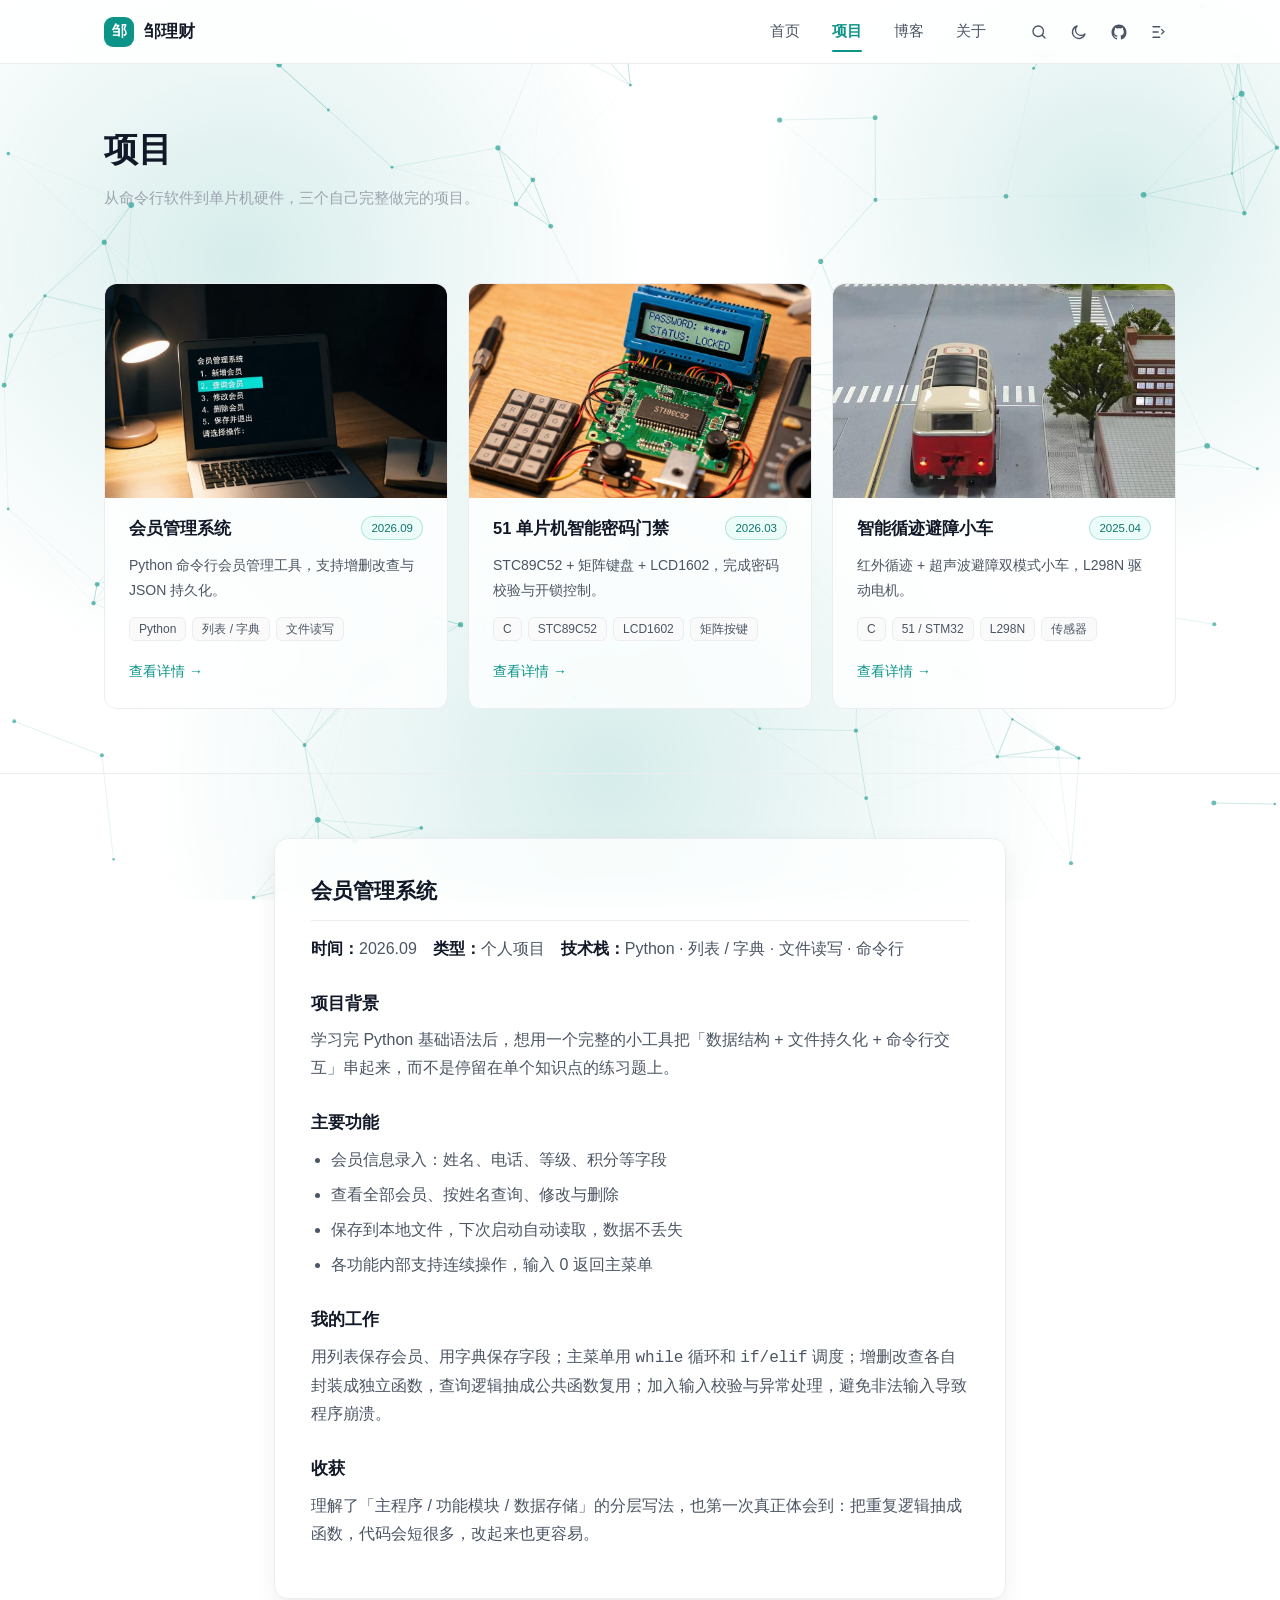
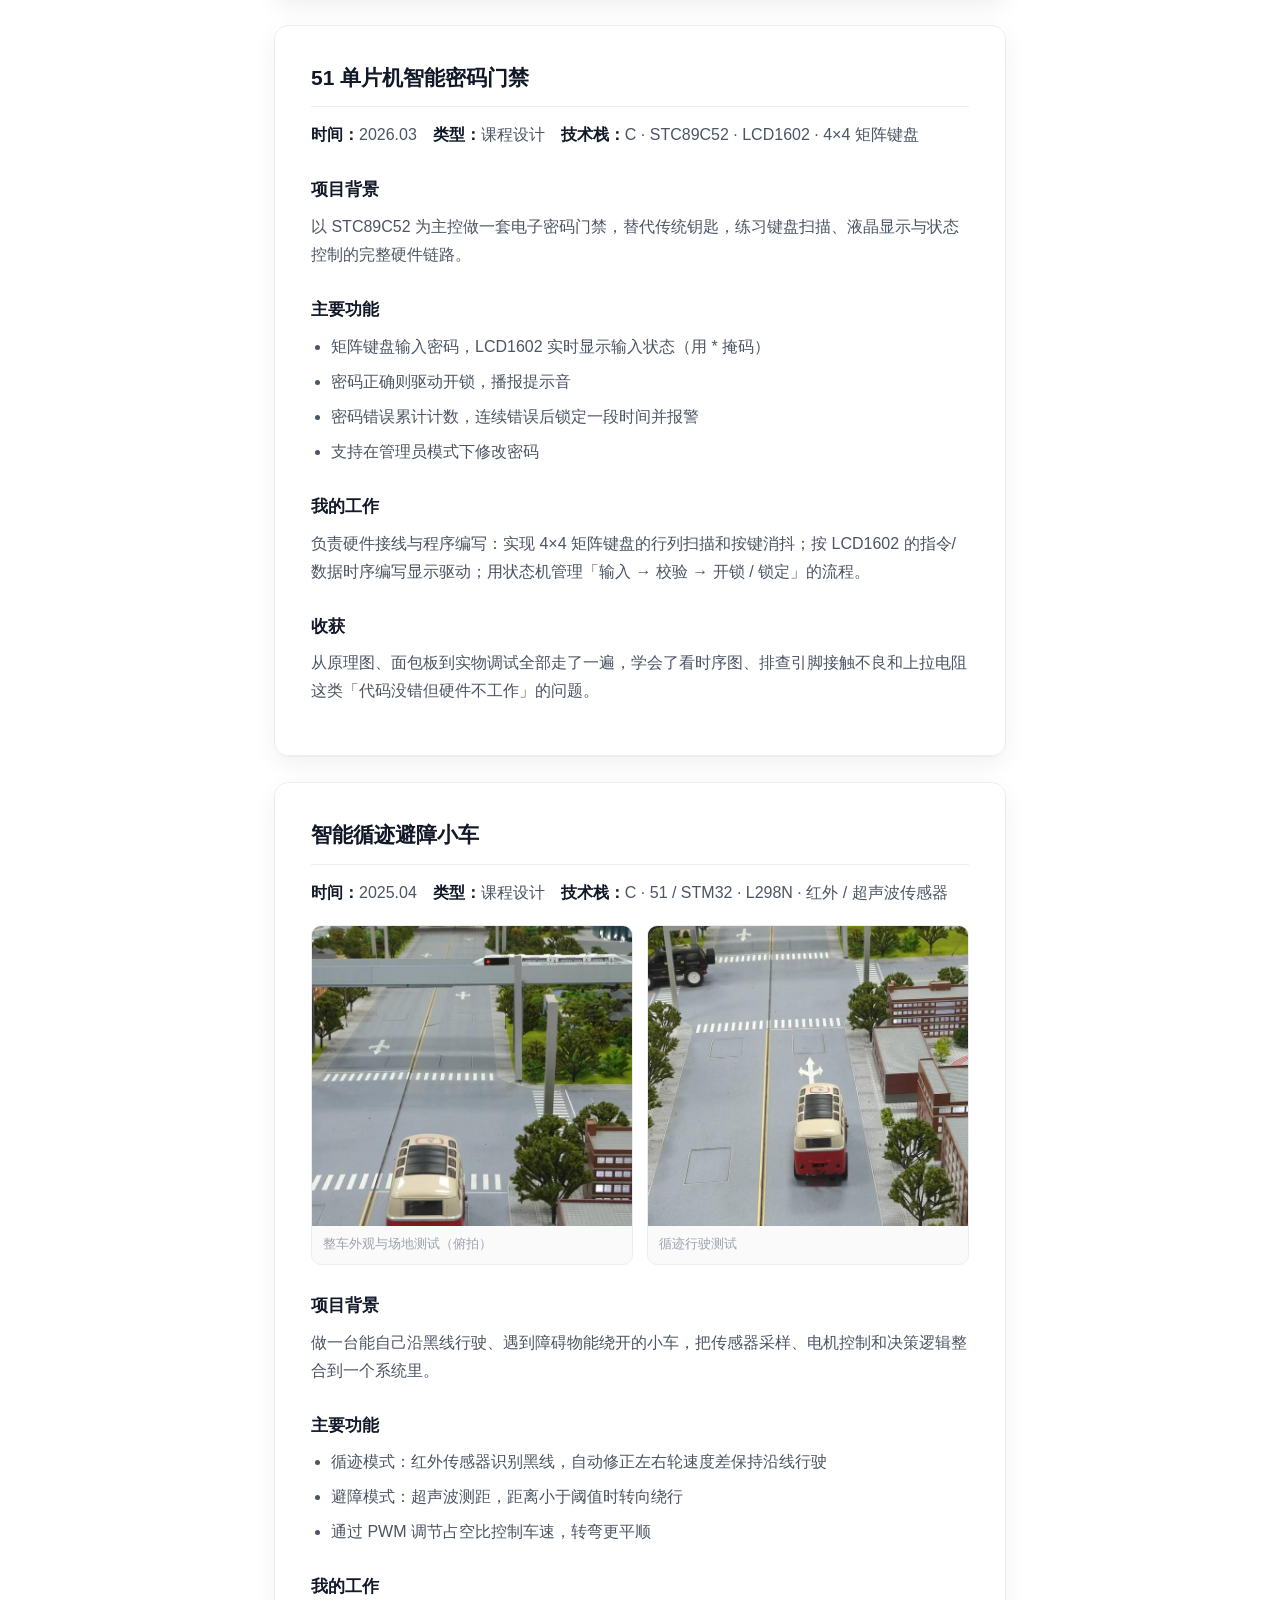
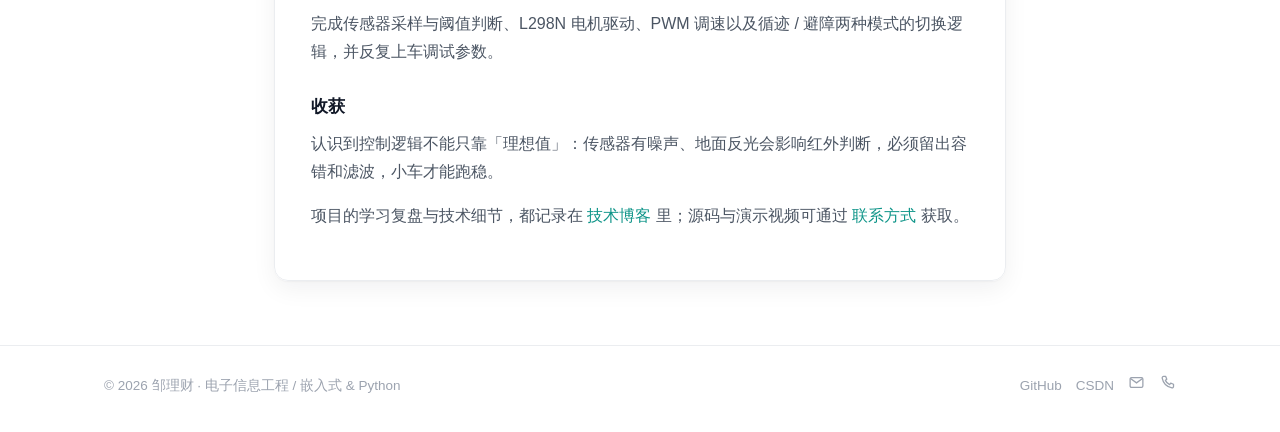
==== projects.html @ 357a4112 "Add files via upload" ====
<!DOCTYPE html>
<html lang="zh-CN">
<head>
<meta charset="UTF-8">
<meta name="viewport" content="width=device-width, initial-scale=1.0">
<title>项目 · 邹理财</title>
<meta name="description" content="邹理财的项目作品：会员管理系统、51 单片机智能密码门禁、智能循迹避障小车。">
<meta property="og:type" content="website">
<meta property="og:title" content="项目 · 邹理财">
<meta property="og:description" content="从命令行软件到单片机硬件：会员管理系统、51 密码门禁、智能循迹避障小车。">
<meta property="og:image" content="images/cover-door.jpg">
<link rel="stylesheet" href="css/style.css">
<link rel="icon" href="favicon.svg" type="image/svg+xml">
<script>(function(){var t=localStorage.getItem("theme");if(!t&&window.matchMedia&&window.matchMedia("(prefers-color-scheme: dark)").matches){t="dark";}if(t==="dark"){document.documentElement.setAttribute("data-theme","dark");}})();</script>
</head>
<body>

<!-- 顶部滚动进度条 -->
<div class="scroll-progress" id="scrollProgress"></div>

<canvas id="bgCanvas" aria-hidden="true"></canvas>

<!-- ================= 顶部导航 ================= -->
<header class="nav">
    <div class="nav-inner">
        <a class="brand" href="index.html">
            <span class="brand-mark">邹</span>
            邹理财
        </a>

        <nav class="nav-links" id="navLinks">
            <a href="index.html">首页</a>
            <a href="projects.html" class="active">项目</a>
            <a href="blog.html">博客</a>
            <a href="about.html">关于</a>
        </nav>

        <div class="nav-tools">
            <button class="icon-btn" id="searchBtn" title="搜索文章" aria-label="搜索">
                <svg viewBox="0 0 24 24" fill="none" stroke="currentColor" stroke-width="1.8">
                    <circle cx="11" cy="11" r="7"/><path d="m20 20-3.2-3.2" stroke-linecap="round"/>
                </svg>
            </button>
            <button class="icon-btn" id="themeBtn" title="切换深浅色" aria-label="切换主题">
                <svg viewBox="0 0 24 24" fill="none" stroke="currentColor" stroke-width="1.8" stroke-linecap="round"><path d="M20 14.5A8.5 8.5 0 1 1 9.5 4a6.8 6.8 0 0 0 10.5 10.5Z" stroke-linejoin="round"/></svg>
            </button>
            <a class="icon-btn" href="https://github.com/print_zlc" target="_blank" rel="noopener" title="GitHub" aria-label="GitHub">
                <svg viewBox="0 0 24 24" fill="currentColor">
                    <path d="M12 2C6.48 2 2 6.58 2 12.25c0 4.53 2.87 8.37 6.84 9.72.5.1.68-.22.68-.49v-1.7c-2.78.62-3.37-1.37-3.37-1.37-.45-1.18-1.11-1.5-1.11-1.5-.91-.63.07-.62.07-.62 1 .07 1.53 1.06 1.53 1.06.9 1.57 2.34 1.12 2.91.85.09-.66.35-1.12.63-1.38-2.22-.26-4.56-1.14-4.56-5.06 0-1.12.39-2.03 1.03-2.75-.1-.26-.45-1.3.1-2.71 0 0 .84-.28 2.75 1.05a9.3 9.3 0 0 1 5 0c1.91-1.33 2.75-1.05 2.75-1.05.55 1.41.2 2.45.1 2.71.64.72 1.03 1.63 1.03 2.75 0 3.93-2.34 4.8-4.57 5.05.36.32.68.94.68 1.9v2.82c0 .27.18.6.69.49A10.26 10.26 0 0 0 22 12.25C22 6.58 17.52 2 12 2Z"/>
                </svg>
            </a>
            <a class="icon-btn" href="https://blog.csdn.net/print_zlc" target="_blank" rel="noopener" title="CSDN" aria-label="CSDN">
                <svg viewBox="0 0 24 24" fill="none" stroke="currentColor" stroke-width="1.8" stroke-linecap="round">
                    <path d="M4 5h9M4 12h7M4 19h9"/><path d="m15.5 8.5 3 3-3 3"/>
                </svg>
            </a>
            <button class="icon-btn nav-toggle" id="navToggle" aria-label="展开菜单">
                <svg viewBox="0 0 24 24" fill="none" stroke="currentColor" stroke-width="1.8" stroke-linecap="round">
                    <path d="M4 7h16M4 12h16M4 17h16"/>
                </svg>
            </button>
        </div>
    </div>
</header>

<main>
    <section class="page-head">
        <div class="wrap">
            <h1>项目</h1>
            <p>从命令行软件到单片机硬件，三个自己完整做完的项目。</p>
        </div>
    </section>

    <!-- ================= 项目速览 ================= -->
    <section class="section">
        <div class="wrap">
            <div class="project-grid">
                <article class="project-card">
                    <div class="project-cover">
                        <img src="images/cover-member.jpg" alt="会员管理系统在终端里的运行界面" loading="lazy" width="1000" height="683">
                    </div>
                    <div class="project-top">
                        <h3>会员管理系统</h3>
                        <span class="status">2026.09</span>
                    </div>
                    <p>Python 命令行会员管理工具，支持增删改查与 JSON 持久化。</p>
                    <div class="stack">
                        <span class="chip">Python</span><span class="chip">列表 / 字典</span><span class="chip">文件读写</span>
                    </div>
                    <div class="project-links"><a href="#p-member">查看详情 →</a></div>
                </article>

                <article class="project-card">
                    <div class="project-cover">
                        <img src="images/cover-door.jpg" alt="51 单片机智能密码门禁实物：开发板、矩阵键盘与 LCD1602" loading="lazy" width="1000" height="683">
                    </div>
                    <div class="project-top">
                        <h3>51 单片机智能密码门禁</h3>
                        <span class="status">2026.03</span>
                    </div>
                    <p>STC89C52 + 矩阵键盘 + LCD1602，完成密码校验与开锁控制。</p>
                    <div class="stack">
                        <span class="chip">C</span><span class="chip">STC89C52</span><span class="chip">LCD1602</span><span class="chip">矩阵按键</span>
                    </div>
                    <div class="project-links"><a href="#p-door">查看详情 →</a></div>
                </article>

                <article class="project-card">
                    <div class="project-cover">
                        <img class="cover-car" src="images/car-1.jpg" alt="智能循迹避障小车在沙盘道路上测试" loading="lazy" width="680" height="1209">
                    </div>
                    <div class="project-top">
                        <h3>智能循迹避障小车</h3>
                        <span class="status">2025.04</span>
                    </div>
                    <p>红外循迹 + 超声波避障双模式小车，L298N 驱动电机。</p>
                    <div class="stack">
                        <span class="chip">C</span><span class="chip">51 / STM32</span><span class="chip">L298N</span><span class="chip">传感器</span>
                    </div>
                    <div class="project-links"><a href="#p-car">查看详情 →</a></div>
                </article>
            </div>
        </div>
    </section>

    <!-- ================= 项目详情 ================= -->
    <section class="section">
        <div class="wrap-narrow">

            <article class="prose project-detail" id="p-member">
            <h2>会员管理系统</h2>
            <p><strong>时间：</strong>2026.09　<strong>类型：</strong>个人项目　<strong>技术栈：</strong>Python · 列表 / 字典 · 文件读写 · 命令行</p>

            <h3>项目背景</h3>
            <p>学习完 Python 基础语法后，想用一个完整的小工具把「数据结构 + 文件持久化 + 命令行交互」串起来，而不是停留在单个知识点的练习题上。</p>

            <h3>主要功能</h3>
            <ul>
                <li>会员信息录入：姓名、电话、等级、积分等字段</li>
                <li>查看全部会员、按姓名查询、修改与删除</li>
                <li>保存到本地文件，下次启动自动读取，数据不丢失</li>
                <li>各功能内部支持连续操作，输入 0 返回主菜单</li>
            </ul>

            <h3>我的工作</h3>
            <p>用列表保存会员、用字典保存字段；主菜单用 <code>while</code> 循环和 <code>if/elif</code> 调度；增删改查各自封装成独立函数，查询逻辑抽成公共函数复用；加入输入校验与异常处理，避免非法输入导致程序崩溃。</p>

            <h3>收获</h3>
            <p>理解了「主程序 / 功能模块 / 数据存储」的分层写法，也第一次真正体会到：把重复逻辑抽成函数，代码会短很多，改起来也更容易。</p>
            </article>

            <article class="prose project-detail" id="p-door">
            <h2>51 单片机智能密码门禁</h2>
            <p><strong>时间：</strong>2026.03　<strong>类型：</strong>课程设计　<strong>技术栈：</strong>C · STC89C52 · LCD1602 · 4×4 矩阵键盘</p>

            <h3>项目背景</h3>
            <p>以 STC89C52 为主控做一套电子密码门禁，替代传统钥匙，练习键盘扫描、液晶显示与状态控制的完整硬件链路。</p>

            <h3>主要功能</h3>
            <ul>
                <li>矩阵键盘输入密码，LCD1602 实时显示输入状态（用 * 掩码）</li>
                <li>密码正确则驱动开锁，播报提示音</li>
                <li>密码错误累计计数，连续错误后锁定一段时间并报警</li>
                <li>支持在管理员模式下修改密码</li>
            </ul>

            <h3>我的工作</h3>
            <p>负责硬件接线与程序编写：实现 4×4 矩阵键盘的行列扫描和按键消抖；按 LCD1602 的指令/数据时序编写显示驱动；用状态机管理「输入 → 校验 → 开锁 / 锁定」的流程。</p>

            <h3>收获</h3>
            <p>从原理图、面包板到实物调试全部走了一遍，学会了看时序图、排查引脚接触不良和上拉电阻这类「代码没错但硬件不工作」的问题。</p>
            </article>

            <article class="prose project-detail" id="p-car">
            <h2>智能循迹避障小车</h2>
            <p><strong>时间：</strong>2025.04　<strong>类型：</strong>课程设计　<strong>技术栈：</strong>C · 51 / STM32 · L298N · 红外 / 超声波传感器</p>

            <div class="gallery">
                <figure>
                    <img src="images/car-1.jpg" alt="小车在沙盘道路上的俯拍图" loading="lazy" width="680" height="1209">
                    <figcaption>整车外观与场地测试（俯拍）</figcaption>
                </figure>
                <figure>
                    <img src="images/car-2.jpg" alt="小车沿沙盘道路行驶的实拍图" loading="lazy" width="680" height="1210">
                    <figcaption>循迹行驶测试</figcaption>
                </figure>
            </div>

            <h3>项目背景</h3>
            <p>做一台能自己沿黑线行驶、遇到障碍物能绕开的小车，把传感器采样、电机控制和决策逻辑整合到一个系统里。</p>

            <h3>主要功能</h3>
            <ul>
                <li>循迹模式：红外传感器识别黑线，自动修正左右轮速度差保持沿线行驶</li>
                <li>避障模式：超声波测距，距离小于阈值时转向绕行</li>
                <li>通过 PWM 调节占空比控制车速，转弯更平顺</li>
            </ul>

            <h3>我的工作</h3>
            <p>完成传感器采样与阈值判断、L298N 电机驱动、PWM 调速以及循迹 / 避障两种模式的切换逻辑，并反复上车调试参数。</p>

            <h3>收获</h3>
            <p>认识到控制逻辑不能只靠「理想值」：传感器有噪声、地面反光会影响红外判断，必须留出容错和滤波，小车才能跑稳。</p>

            <p>项目的学习复盘与技术细节，都记录在 <a href="blog.html">技术博客</a> 里；源码与演示视频可通过 <a href="about.html">联系方式</a> 获取。</p>
            </article>
        </div>
    </section>
</main>

<!-- ================= 页脚 ================= -->
<footer class="footer">
    <div class="footer-inner">
        <span>© <span id="year"></span> 邹理财 · 电子信息工程 / 嵌入式 & Python</span>
        <div class="footer-links">
            <a href="https://github.com/print_zlc" target="_blank" rel="noopener">GitHub</a>
            <a href="https://blog.csdn.net/print_zlc" target="_blank" rel="noopener">CSDN</a>
            <a href="#" data-contact="email" aria-label="邮箱" title="点击给邹理财发邮件">
                <svg viewBox="0 0 24 24" fill="none" stroke="currentColor" stroke-width="1.8"><rect x="3" y="5" width="18" height="14" rx="2"/><path d="m3.5 6.5 8.5 6 8.5-6"/></svg>
            </a>
            <a href="#" data-contact="phone" aria-label="电话" title="点击拨打邹理财的电话">
                <svg viewBox="0 0 24 24" fill="none" stroke="currentColor" stroke-width="1.8"><path d="M6.5 3.5h3l1.5 4-2 1.5a12 12 0 0 0 6 6l1.5-2 4 1.5v3a2 2 0 0 1-2.2 2A17.5 17.5 0 0 1 4.5 5.7a2 2 0 0 1 2-2.2Z" stroke-linejoin="round"/></svg>
            </a>
        </div>
    </div>
</footer>

<!-- ================= 搜索弹层 ================= -->
<div class="search-mask" id="searchMask">
    <div class="search-panel">
        <input class="search-input" id="searchInput" type="text" placeholder="搜索站内内容：文章 / 项目 / 技能…">
        <div class="search-results" id="searchResults"></div>
    </div>
</div>

<button id="backTop" aria-label="回到顶部">
    <svg width="16" height="16" viewBox="0 0 24 24" fill="none" stroke="currentColor" stroke-width="2" stroke-linecap="round"><path d="M12 19V5M6 11l6-6 6 6"/></svg>
</button>

<script src="js/background.js" defer></script>
<script src="js/main.js" defer></script>
</body>
</html>
---- css/style.css ----
/* ============================================================
   邹理财 · 个人主页样式
   风格：干净现代技术风（白底 + 青绿主色 + 发丝分割线 + 左侧时间轴）
   ============================================================ */

/* ---------- 颜色与尺寸变量：改这里即可换整站配色 ---------- */
:root {
    --bg: #ffffff;
    --bg-soft: #fafafa;
    --text: #111827;
    --text-2: #4b5563;
    --muted: #9ca3af;
    --line: #ebedf0;
    --accent: #0d9488;
    --accent-dark: #0f766e;
    --accent-soft: #ecfdf9;
    --card: #ffffff;
    --shadow: 0 1px 2px rgba(16,24,40,.04), 0 8px 24px rgba(16,24,40,.06);
    --nav-h: 64px;
    --maxw: 1120px;
}

/* 深色模式：html 加 data-theme="dark" 即整体切换 */
html[data-theme="dark"] {
    --bg: #0f1115;
    --bg-soft: #15181d;
    --text: #f3f4f6;
    --text-2: #b6bcc6;
    --muted: #7d8590;
    --line: #24282f;
    --accent: #2dd4bf;
    --accent-dark: #5eead4;
    --accent-soft: #11211f;
    --card: #15181d;
    --shadow: 0 1px 2px rgba(0,0,0,.3), 0 8px 24px rgba(0,0,0,.35);
}

* { margin: 0; padding: 0; box-sizing: border-box; }
html { scroll-behavior: smooth; }

body {
    font-family: -apple-system, BlinkMacSystemFont, "Segoe UI", "PingFang SC",
                 "Hiragino Sans GB", "Microsoft YaHei", sans-serif;
    font-size: 16px;
    line-height: 1.75;
    color: var(--text);
    background: var(--bg);
    -webkit-font-smoothing: antialiased;
    transition: background .2s, color .2s;
    overflow-x: hidden;
}

a { color: inherit; text-decoration: none; }
ul, ol { list-style: none; }
img { max-width: 100%; display: block; }
button { font: inherit; color: inherit; background: none; border: none; cursor: pointer; }
::selection { background: var(--accent); color: #fff; }

/* 动态粒子背景画布：铺满全屏，压在内容下面 */
#bgCanvas {
    position: fixed;
    inset: 0;
    width: 100%;
    height: 100%;
    z-index: 0;
    pointer-events: none;
}
.nav, main, .footer { position: relative; z-index: 1; }

.wrap { max-width: var(--maxw); margin: 0 auto; padding: 0 24px; }
.wrap-narrow { max-width: 780px; margin: 0 auto; padding: 0 24px; }

/* ---------- 顶部导航 ---------- */
.nav {
    position: sticky;
    top: 0;
    height: var(--nav-h);
    background: color-mix(in srgb, var(--bg) 88%, transparent);
    border-bottom: 1px solid var(--line);
    backdrop-filter: saturate(180%) blur(10px);
    z-index: 50;
}
.nav-inner {
    max-width: var(--maxw);
    height: 100%;
    margin: 0 auto;
    padding: 0 24px;
    display: flex;
    align-items: center;
    gap: 22px;
}
.brand { display: flex; align-items: center; gap: 10px; font-weight: 700; font-size: 17px; }
.brand-mark {
    width: 30px; height: 30px;
    display: grid; place-items: center;
    background: var(--accent);
    color: #fff;
    border-radius: 9px;
    font-size: 15px;
    font-weight: 700;
}

.nav-links { display: flex; gap: 4px; margin-left: auto; }
.nav-links a {
    position: relative;
    padding: 6px 14px;
    border-radius: 8px;
    font-size: 15px;
    color: var(--text-2);
    transition: color .15s, background .15s;
}
.nav-links a:hover { color: var(--text); background: var(--bg-soft); }
.nav-links a.active { color: var(--accent); font-weight: 600; }
.nav-links a.active::after {
    content: "";
    position: absolute;
    left: 14px; right: 14px; bottom: -1px;
    height: 2px;
    background: var(--accent);
    border-radius: 2px;
}

.nav-tools { display: flex; align-items: center; gap: 6px; }
.icon-btn {
    width: 34px; height: 34px;
    display: grid; place-items: center;
    border-radius: 8px;
    color: var(--text-2);
    transition: background .15s, color .15s;
}
.icon-btn:hover { background: var(--bg-soft); color: var(--text); }
.icon-btn svg { width: 18px; height: 18px; }
.nav-toggle { display: none; }

/* ---------- 首屏 ---------- */
.hero {
    position: relative;
    overflow: hidden;
    padding: 92px 0 84px;
    text-align: center;
    border-bottom: 1px solid var(--line);
}
/* 首屏柔光：CSS 渐变动画，营造呼吸感（原创，不复制任何站点效果） */
.hero::before,
.hero::after {
    content: "";
    position: absolute;
    border-radius: 50%;
    filter: blur(80px);
    pointer-events: none;
    animation: floatGlow 14s ease-in-out infinite;
}
.hero::before {
    width: 520px; height: 520px;
    top: -260px; left: -120px;
    background: radial-gradient(circle, rgba(13,148,136,.20), transparent 70%);
}
.hero::after {
    width: 560px; height: 560px;
    top: -240px; right: -160px;
    background: radial-gradient(circle, rgba(45,212,191,.18), transparent 70%);
    animation-delay: -7s;
}
@keyframes floatGlow {
    0%, 100% { transform: translate3d(0, 0, 0) scale(1); }
    50%      { transform: translate3d(24px, 18px, 0) scale(1.08); }
}
.hero .wrap { position: relative; z-index: 1; }

.badge {
    display: inline-flex;
    align-items: center;
    gap: 7px;
    padding: 4px 14px;
    margin-bottom: 22px;
    background: var(--accent-soft);
    color: var(--accent-dark);
    border: 1px solid rgba(13,148,136,.22);
    border-radius: 999px;
    font-size: 13.5px;
    font-weight: 500;
}
.badge .bolt { color: var(--accent); }

.hero h1 {
    font-size: clamp(2.2rem, 5.2vw, 3.3rem);
    line-height: 1.3;
    letter-spacing: -1px;
    margin-bottom: 16px;
    font-weight: 800;
}
.hero h1 em { font-style: normal; color: var(--accent); }

.hero-sub { max-width: 640px; margin: 0 auto 30px; color: var(--text-2); font-size: 17px; }

.btn-row { display: flex; justify-content: center; flex-wrap: wrap; gap: 12px; }
.btn {
    display: inline-flex;
    align-items: center;
    gap: 8px;
    padding: 11px 22px;
    border-radius: 9px;
    font-size: 15px;
    font-weight: 500;
    border: 1px solid transparent;
    transition: transform .12s, background .15s, border-color .15s, color .15s;
}
.btn-primary { background: var(--accent); color: #fff; }
.btn-primary:hover { background: var(--accent-dark); transform: translateY(-1px); }
.btn-ghost { border-color: var(--line); color: var(--text); background: var(--card); }
.btn-ghost:hover { border-color: var(--accent); color: var(--accent); }

.hero-meta {
    display: flex;
    justify-content: center;
    flex-wrap: wrap;
    gap: 10px;
    margin-top: 32px;
    font-size: 14px;
    color: var(--text-2);
}
/* 每个数字做成半透明胶囊，压在粒子光斑上也看得清 */
.hero-meta span {
    display: inline-flex;
    align-items: baseline;
    gap: 5px;
    padding: 6px 15px;
    border: 1px solid var(--line);
    border-radius: 999px;
    background: var(--card);
    box-shadow: var(--shadow);
}
.hero-meta b { color: var(--text); font-weight: 700; font-size: 15px; }

/* ---------- 通用区块 ---------- */
.section { padding: 64px 0; }
.section + .section { border-top: 1px solid var(--line); }
.section-head {
    display: flex;
    align-items: baseline;
    justify-content: space-between;
    gap: 16px;
    margin-bottom: 28px;
}
.section-head h2 { font-size: 21px; font-weight: 700; letter-spacing: -.2px; }
.section-head .more { font-size: 14px; color: var(--accent); font-weight: 500; white-space: nowrap; }
.section-head .more:hover { text-decoration: underline; }

/* ---------- 项目卡片 ---------- */
.project-grid {
    display: grid;
    grid-template-columns: repeat(auto-fit, minmax(min(320px, 100%), 1fr));
    gap: 20px;
}
.project-card {
    display: flex;
    flex-direction: column;
    background: var(--card);
    border: 1px solid var(--line);
    border-radius: 12px;
    padding: 24px;
    transition: border-color .15s, box-shadow .2s, transform .15s;
}
.project-card:hover { border-color: rgba(13,148,136,.45); box-shadow: var(--shadow); transform: translateY(-2px); }
.project-top { display: flex; align-items: center; justify-content: space-between; gap: 12px; margin-bottom: 10px; }
.project-top h3 { font-size: 16.5px; font-weight: 700; }
.status {
    flex-shrink: 0;
    padding: 1px 9px;
    font-size: 11.5px;
    border-radius: 999px;
    border: 1px solid rgba(13,148,136,.25);
    background: var(--accent-soft);
    color: var(--accent-dark);
}
.status.plan { border-color: var(--line); background: var(--bg-soft); color: var(--muted); }
.project-card p { font-size: 14px; color: var(--text-2); line-height: 1.8; }
.stack { display: flex; flex-wrap: wrap; gap: 6px; margin: 14px 0 18px; }
.chip {
    padding: 1px 9px;
    font-size: 12px;
    line-height: 1.7;
    color: var(--text-2);
    background: var(--bg-soft);
    border: 1px solid var(--line);
    border-radius: 6px;
    white-space: nowrap;
}
.project-links { margin-top: auto; display: flex; gap: 18px; font-size: 14px; }
.project-links a { color: var(--accent); font-weight: 500; }
.project-links a:hover { text-decoration: underline; }

/* 分类筛选按钮 */
.filters { display: flex; flex-wrap: wrap; gap: 8px; margin-bottom: 26px; }
.filter-btn {
    padding: 6px 14px;
    font-size: 13.5px;
    color: var(--text-2);
    border: 1px solid var(--line);
    border-radius: 999px;
    transition: all .15s;
}
.filter-btn:hover { border-color: var(--accent); color: var(--accent); }
.filter-btn.active { background: var(--accent); border-color: var(--accent); color: #fff; }

/* ---------- 时间轴（博客文章的左侧时间条） ---------- */
.timeline { position: relative; padding-left: 38px; margin-top: 8px; }
.timeline::before {
    content: "";
    position: absolute;
    left: 10px; top: 8px; bottom: 10px;
    width: 2px;
    background: linear-gradient(to bottom, var(--accent), var(--line) 70%);
    border-radius: 2px;
}
.tl-item { position: relative; padding-bottom: 26px; }
.tl-item:last-child { padding-bottom: 0; }
/* 时间轴节点：空心圆点 + 外圈留白，模拟时间刻度 */
.tl-item::before {
    content: "";
    position: absolute;
    left: -34px; top: 7px;
    width: 9px; height: 9px;
    border-radius: 50%;
    background: var(--bg);
    border: 2px solid var(--accent);
    box-shadow: 0 0 0 4px var(--bg);
}
.tl-item:first-child::before { background: var(--accent); }

.tl-date {
    display: inline-block;
    margin-bottom: 6px;
    font-size: 12.5px;
    letter-spacing: .4px;
    color: var(--muted);
    font-variant-numeric: tabular-nums;
}
.tl-card {
    display: block;
    padding: 16px 18px;
    background: var(--card);
    border: 1px solid var(--line);
    border-radius: 10px;
    transition: border-color .15s, transform .15s, box-shadow .15s;
}
.tl-card:hover {
    border-color: rgba(13,148,136,.45);
    transform: translateX(3px);
    box-shadow: var(--shadow);
}
.tl-card h3 { font-size: 15.5px; font-weight: 600; line-height: 1.55; margin-bottom: 5px; }
.tl-card:hover h3 { color: var(--accent); }
.tl-card p { font-size: 13.5px; color: var(--muted); line-height: 1.7; margin-bottom: 10px; }
.tl-tags { display: flex; flex-wrap: wrap; gap: 6px; }

/* 年份分组标题 */
.tl-year {
    position: relative;
    margin: 0 0 16px;
    font-size: 13px;
    font-weight: 600;
    color: var(--muted);
    letter-spacing: 1px;
}

/* ---------- 文章列表（首页精简版）：与项目卡片同款白底卡片 ---------- */
.post-list { display: grid; gap: 10px; }
.post-row {
    display: grid;
    grid-template-columns: 108px 1fr auto;
    align-items: start;
    gap: 18px;
    padding: 17px 20px;
    background: var(--card);
    border: 1px solid var(--line);
    border-radius: 10px;
    transition: border-color .15s, box-shadow .15s, transform .15s;
}
.post-row:hover {
    border-color: rgba(13,148,136,.45);
    box-shadow: var(--shadow);
    transform: translateX(3px);
}
.post-date { position: relative; font-size: 13.5px; color: var(--muted); padding-top: 2px; font-variant-numeric: tabular-nums; }
.post-row.is-latest .post-date { color: var(--text-2); padding-left: 14px; }
.post-row.is-latest .post-date::before {
    content: "";
    position: absolute;
    left: 0; top: 9px;
    width: 5px; height: 5px;
    border-radius: 50%;
    background: var(--accent);
}
.post-main h3 { font-size: 15.5px; font-weight: 600; line-height: 1.5; margin-bottom: 4px; }
.post-row:hover .post-main h3 { color: var(--accent); }
.post-main p {
    font-size: 13.5px;
    color: var(--muted);
    line-height: 1.7;
    display: -webkit-box;
    -webkit-line-clamp: 1;
    -webkit-box-orient: vertical;
    overflow: hidden;
}
.post-tags { display: flex; gap: 6px; flex-wrap: wrap; justify-content: flex-end; padding-top: 2px; }

/* ---------- 页面标题 / 正文 ---------- */
.page-head { padding: 56px 0 8px; }
.page-head h1 { font-size: 34px; font-weight: 800; letter-spacing: -.5px; }
.page-head p { color: var(--muted); font-size: 14.5px; margin-top: 6px; }

/* 正文卡片：白底 + 边框 + 圆角 + 内边距，让文字从粒子背景里“浮”起来 */
.prose {
    padding: 34px 36px;
    background: var(--card);
    border: 1px solid var(--line);
    border-radius: 14px;
    box-shadow: var(--shadow);
}
/* 卡片里的第一个标题不要留出上边距，避免顶部空一大块 */
.prose > :first-child { margin-top: 0; }

.prose h2 {
    font-size: 21px;
    font-weight: 700;
    margin: 40px 0 14px;
    padding-bottom: 10px;
    border-bottom: 1px solid var(--line);
}
.prose h3 { font-size: 17px; font-weight: 600; margin: 26px 0 8px; }
.prose p { margin-bottom: 16px; color: var(--text-2); }
.prose ul { margin: 0 0 18px 20px; list-style: disc; color: var(--text-2); }
.prose li { margin-bottom: 7px; }
.prose strong { color: var(--text); }
.prose a { color: var(--accent); }
.prose a:hover { text-decoration: underline; }

/* 项目详情：一个项目一张卡片，卡片之间留出明显间隔 */
.project-detail { margin-bottom: 26px; scroll-margin-top: calc(var(--nav-h) + 16px); }
.project-detail:last-child { margin-bottom: 0; }

/* 技术栈列表：每行也是一张卡片 */
.skill-list { display: grid; gap: 10px; }
.skill-item {
    display: grid;
    grid-template-columns: 170px 1fr;
    gap: 16px;
    padding: 14px 18px;
    background: var(--bg-soft);
    border: 1px solid var(--line);
    border-radius: 10px;
    font-size: 14.5px;
}
.skill-item b { font-weight: 600; }
.skill-item span { color: var(--text-2); }

/* 联系卡片 */
.contact-row { display: flex; flex-wrap: wrap; gap: 12px; }
.contact-card {
    flex: 1 1 200px;
    padding: 18px 20px;
    border: 1px solid var(--line);
    border-radius: 10px;
    background: var(--card);
    transition: border-color .15s, background .15s;
}
.contact-card:hover { border-color: var(--accent); background: var(--accent-soft); }
.contact-card b { display: block; font-size: 14.5px; margin-bottom: 2px; }
.contact-card span { font-size: 13.5px; color: var(--muted); word-break: break-all; }

/* ---------- 页脚 ---------- */
.footer { border-top: 1px solid var(--line); padding: 28px 0 34px; font-size: 13.5px; color: var(--muted); }
.footer-inner {
    max-width: var(--maxw);
    margin: 0 auto;
    padding: 0 24px;
    display: flex;
    align-items: center;
    justify-content: space-between;
    gap: 16px;
    flex-wrap: wrap;
}
.footer-links { display: flex; align-items: center; gap: 14px; }
.footer-links a:hover { color: var(--accent); }
.footer svg { width: 17px; height: 17px; }

/* ---------- 搜索弹层 ---------- */
.search-mask {
    position: fixed;
    inset: 0;
    z-index: 100;
    display: none;
    background: rgba(17,24,39,.35);
    backdrop-filter: blur(3px);
    padding: 100px 20px;
}
.search-mask.open { display: block; }
.search-panel {
    max-width: 640px;
    margin: 0 auto;
    background: var(--bg);
    border: 1px solid var(--line);
    border-radius: 14px;
    box-shadow: 0 24px 60px rgba(0,0,0,.18);
    overflow: hidden;
}
.search-input {
    width: 100%;
    padding: 16px 20px;
    border: none;
    border-bottom: 1px solid var(--line);
    background: transparent;
    color: var(--text);
    font-size: 15.5px;
    outline: none;
}
.search-results { max-height: 380px; overflow-y: auto; padding: 8px; }
.search-item { display: block; padding: 10px 12px; border-radius: 8px; }
.search-item:hover { background: var(--accent-soft); }
.search-item b { display: block; font-size: 14.5px; font-weight: 600; }
.search-item span { font-size: 12.5px; color: var(--muted); }
.search-empty { padding: 26px; text-align: center; color: var(--muted); font-size: 14px; }

/* ---------- 回到顶部 ---------- */
#backTop {
    position: fixed;
    right: 22px; bottom: 24px;
    width: 40px; height: 40px;
    display: grid; place-items: center;
    background: var(--card);
    border: 1px solid var(--line);
    border-radius: 10px;
    color: var(--text-2);
    box-shadow: var(--shadow);
    opacity: 0;
    visibility: hidden;
    transform: translateY(8px);
    transition: all .2s;
    z-index: 60;
}
#backTop.show { opacity: 1; visibility: visible; transform: translateY(0); }
#backTop:hover { color: var(--accent); border-color: var(--accent); }

/* ---------- 响应式 ---------- */
@media (max-width: 860px) {
    .nav-links {
        position: absolute;
        top: var(--nav-h);
        left: 0; right: 0;
        display: none;
        flex-direction: column;
        gap: 2px;
        padding: 10px 16px 16px;
        background: var(--bg);
        border-bottom: 1px solid var(--line);
        z-index: 49;
    }
    .nav-links.open { display: flex; }
    .nav-links a { padding: 10px 12px; }
    .nav-links a.active::after { display: none; }
    .nav-toggle { display: grid; margin-left: auto; }
    .hero { padding: 64px 0 68px; }
    .section { padding: 48px 0; }
    .post-row { grid-template-columns: 1fr auto; gap: 8px 12px; }
    .post-date { grid-column: 1 / -1; order: -1; padding-top: 0; }
    .post-row.is-latest .post-date { padding-left: 14px; }
    .post-tags { justify-content: flex-start; }
    .skill-item { grid-template-columns: 1fr; gap: 2px; }
    .timeline { padding-left: 30px; }
    .tl-item::before { left: -27px; }
    .page-head h1 { font-size: 28px; }
}

/* 尊重系统“减少动态效果”设置：关掉所有动画 */
@media (prefers-reduced-motion: reduce) {
    *, *::before, *::after { animation: none !important; transition: none !important; }
    html { scroll-behavior: auto; }
}

/* ============================================================
   以下为新增样式：首屏头像 / 项目实拍图 / 联系卡片防爬提示
   ============================================================ */

/* 首屏头像：圆形照片，点一下转一圈（彩蛋） */
.hero-avatar {
    width: 92px; height: 92px;
    margin: 0 auto 18px;
    border-radius: 50%;
    overflow: hidden;
    cursor: pointer;
    box-shadow: 0 0 0 5px var(--accent-soft), var(--shadow);
    animation: avatarFloat 7s ease-in-out infinite;
}
.hero-avatar img {
    width: 100%; height: 100%;
    object-fit: cover;
    border-radius: 50%;
    transition: transform .6s cubic-bezier(.34, 1.56, .64, 1);
}
/* 鼠标移上去轻微歪头，点一下整张图转 360° */
.hero-avatar:hover img { transform: rotate(6deg); }
.hero-avatar.spin img { transform: rotate(360deg); }
@keyframes avatarFloat {
    0%, 100% { transform: translateY(0); }
    50%      { transform: translateY(-5px); }
}

/* 项目卡片顶部的实拍图 */
.project-cover {
    margin: -24px -24px 16px;
    aspect-ratio: 16 / 10;
    overflow: hidden;
    border-radius: 12px 12px 0 0;
    background: var(--bg-soft);
}
.project-cover img {
    width: 100%; height: 100%;
    object-fit: cover;
    object-position: center 42%;
    transition: transform .35s ease;
}
.project-card:hover .project-cover img { transform: scale(1.04); }
/* 小车照片是竖构图，封面单独往下取景，保证车体在画面里 */
.project-cover img.cover-car { object-position: center 72%; }

/* 项目详情里的两张并排实拍图 */
.gallery {
    display: grid;
    grid-template-columns: 1fr 1fr;
    gap: 14px;
    margin: 18px 0 22px;
}
.gallery figure {
    margin: 0;
    border: 1px solid var(--line);
    border-radius: 10px;
    overflow: hidden;
    background: var(--bg-soft);
}
.gallery img {
    width: 100%; height: 300px;
    object-fit: cover;
    object-position: center 42%;
}
.gallery figcaption {
    padding: 8px 11px;
    font-size: 12.5px;
    color: var(--muted);
}

/* 联系卡片：默认只显示“点击显示”，点击后由 JS 填入真实号码 */
.contact-card .hint {
    font-size: 13px;
    color: var(--accent);
    font-weight: 500;
}

@media (max-width: 600px) {
    .gallery { grid-template-columns: 1fr; }
    .gallery img { height: 260px; }
}

/* ============================================================
   玻璃拟态：卡片半透明 + 背景模糊，让卡片和粒子背景融在一起
   透明度不低于 .78，保证正文压在高光上依然看得清
   ============================================================ */
.project-card,
.post-row,
.tl-card,
.prose,
.contact-card,
.hero-meta span,
.search-panel,
.comments {
    background: rgba(255, 255, 255, .80);
    -webkit-backdrop-filter: blur(14px) saturate(140%);
    backdrop-filter: blur(14px) saturate(140%);
}
html[data-theme="dark"] .project-card,
html[data-theme="dark"] .post-row,
html[data-theme="dark"] .tl-card,
html[data-theme="dark"] .prose,
html[data-theme="dark"] .contact-card,
html[data-theme="dark"] .hero-meta span,
html[data-theme="dark"] .search-panel,
html[data-theme="dark"] .comments {
    background: rgba(21, 24, 29, .80);
}
/* 不支持背景模糊的浏览器自动退回不透明卡片 */
@supports not ((backdrop-filter: blur(1px)) or (-webkit-backdrop-filter: blur(1px))) {
    .project-card, .post-row, .tl-card, .prose, .contact-card,
    .hero-meta span, .search-panel, .comments { background: var(--card); }
}

/* ---------- 顶部滚动进度条 ---------- */
.scroll-progress {
    position: fixed;
    top: 0; left: 0;
    width: 0; height: 2px;
    background: var(--accent);
    box-shadow: 0 0 8px rgba(13, 148, 136, .55);
    z-index: 120;
    transition: width .08s linear;
}

/* ---------- 页面切换：淡入 + 离场淡出 ---------- */
body { animation: pageIn .32s ease; }
@keyframes pageIn { from { opacity: 0; } to { opacity: 1; } }
body.page-leaving { opacity: 0; transition: opacity .16s ease; }

/* ---------- 首屏副标题打字机 ---------- */
.tw-char { opacity: 0; }
.tw-char.on { opacity: 1; }
.hero-sub.tw::after {
    content: "";
    display: inline-block;
    width: 2px; height: 1em;
    margin-left: 2px;
    background: var(--accent);
    vertical-align: -2px;
    animation: caretBlink .8s step-end infinite;
}
@keyframes caretBlink { 0%, 100% { opacity: 1; } 50% { opacity: 0; } }

/* ---------- 英雄区“现在在做什么”状态条 ---------- */
.status-line {
    display: flex;
    justify-content: center;
    flex-wrap: wrap;
    gap: 10px;
    margin-top: 16px;
    font-size: 13.5px;
    color: var(--text-2);
}
.status-line span {
    display: inline-flex;
    align-items: center;
    gap: 6px;
    padding: 4px 13px;
    border: 1px solid var(--line);
    border-radius: 999px;
    background: rgba(255, 255, 255, .72);
    -webkit-backdrop-filter: blur(8px);
    backdrop-filter: blur(8px);
}
html[data-theme="dark"] .status-line span { background: rgba(21, 24, 29, .72); }
.status-line b { color: var(--text); font-weight: 600; font-variant-numeric: tabular-nums; }

/* ---------- GitHub 活跃度数据卡 ---------- */
.gh-card {
    margin-top: 22px;
    padding: 20px;
    display: flex;
    align-items: center;
    justify-content: center;
    min-height: 96px;
    border: 1px solid var(--line);
    border-radius: 12px;
    background: rgba(255, 255, 255, .80);
    -webkit-backdrop-filter: blur(14px) saturate(140%);
    backdrop-filter: blur(14px) saturate(140%);
}
html[data-theme="dark"] .gh-card { background: rgba(21, 24, 29, .80); }
.gh-card img { max-width: 100%; height: auto; border-radius: 8px; }
.gh-fallback {
    display: none;
    font-size: 13.5px;
    color: var(--muted);
    text-align: center;
    line-height: 1.9;
}
.gh-card.is-error img { display: none; }
.gh-card.is-error .gh-fallback { display: block; }
.gh-fallback a { color: var(--accent); }
.gh-fallback a:hover { text-decoration: underline; }

/* ---------- 留言区（giscus 容器） ---------- */
.comments { margin-top: 4px; padding: 26px 28px; border: 1px solid var(--line); border-radius: 14px; box-shadow: var(--shadow); }
.comments h2 { font-size: 18px; font-weight: 700; margin-bottom: 6px; }
.comments .giscus-note { font-size: 14px; color: var(--text-2); line-height: 1.9; }
.comments .giscus-note code { font-size: 12.5px; color: var(--accent); }
.comments .giscus-note a,
.comments .gh-fallback a { color: var(--accent); }
.comments .giscus-note a:hover { text-decoration: underline; }

/* ---------- 彩蛋提示条 ---------- */
.easter-toast {
    position: fixed;
    left: 50%; bottom: 28px;
    transform: translate(-50%, 12px);
    padding: 9px 20px;
    font-size: 13.5px;
    color: #fff;
    background: rgba(13, 148, 136, .94);
    border-radius: 999px;
    box-shadow: var(--shadow);
    opacity: 0;
    pointer-events: none;
    transition: opacity .25s ease, transform .25s ease;
    z-index: 130;
}
.easter-toast.show { opacity: 1; transform: translate(-50%, 0); }

/* 博客页底部的“更多文章”提示（原先写成内联样式） */
.blog-note {
    margin-top: 32px;
    font-size: 14px;
    color: var(--muted);
}
.blog-note a { color: var(--accent); }
.blog-note a:hover { text-decoration: underline; }

/* 窄屏：正文卡片内边距收紧，技能行改成上下两行 */
@media (max-width: 600px) {
    .prose { padding: 24px 20px; border-radius: 12px; }
    .skill-item { grid-template-columns: 1fr; gap: 4px; }
    .post-row { grid-template-columns: 1fr; gap: 6px; padding: 15px 16px; }
    .post-tags { justify-content: flex-start; }
}
@media (max-width: 600px) {
    .post-date { padding-top: 0; }
}
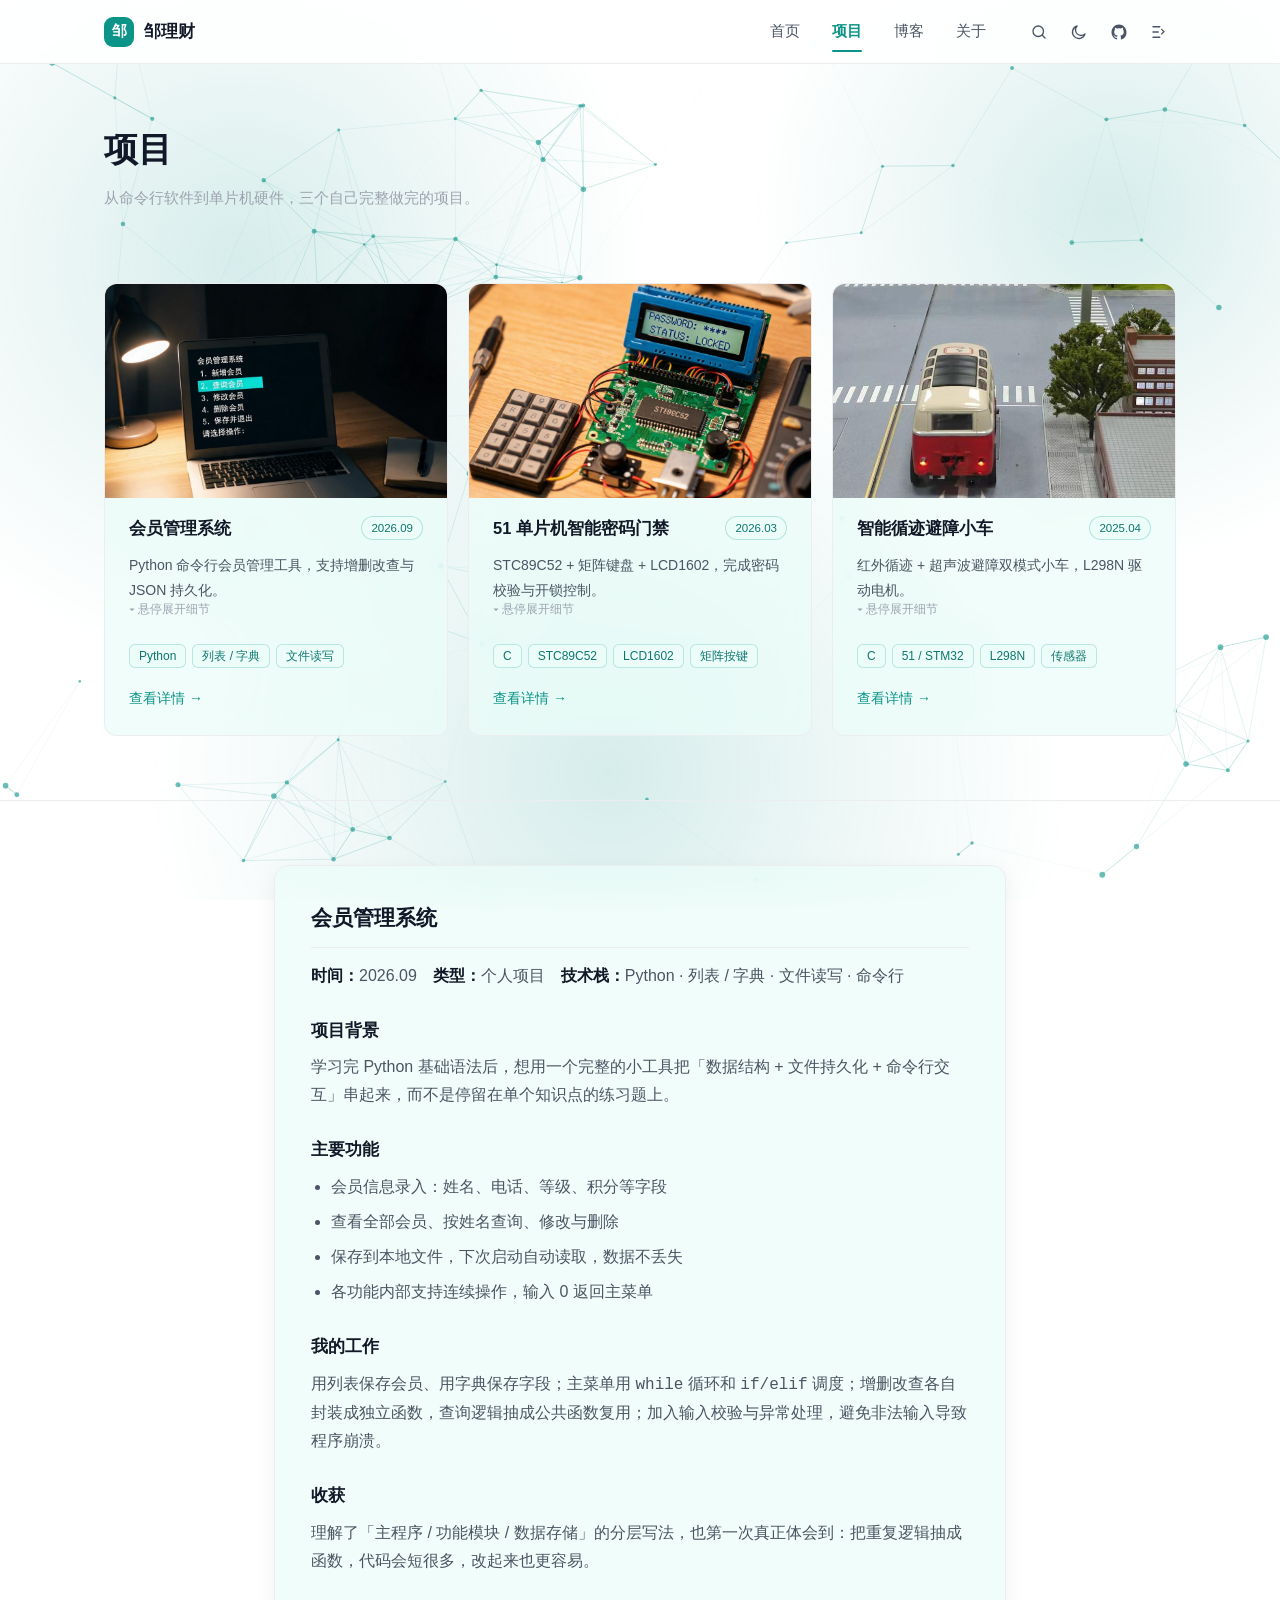
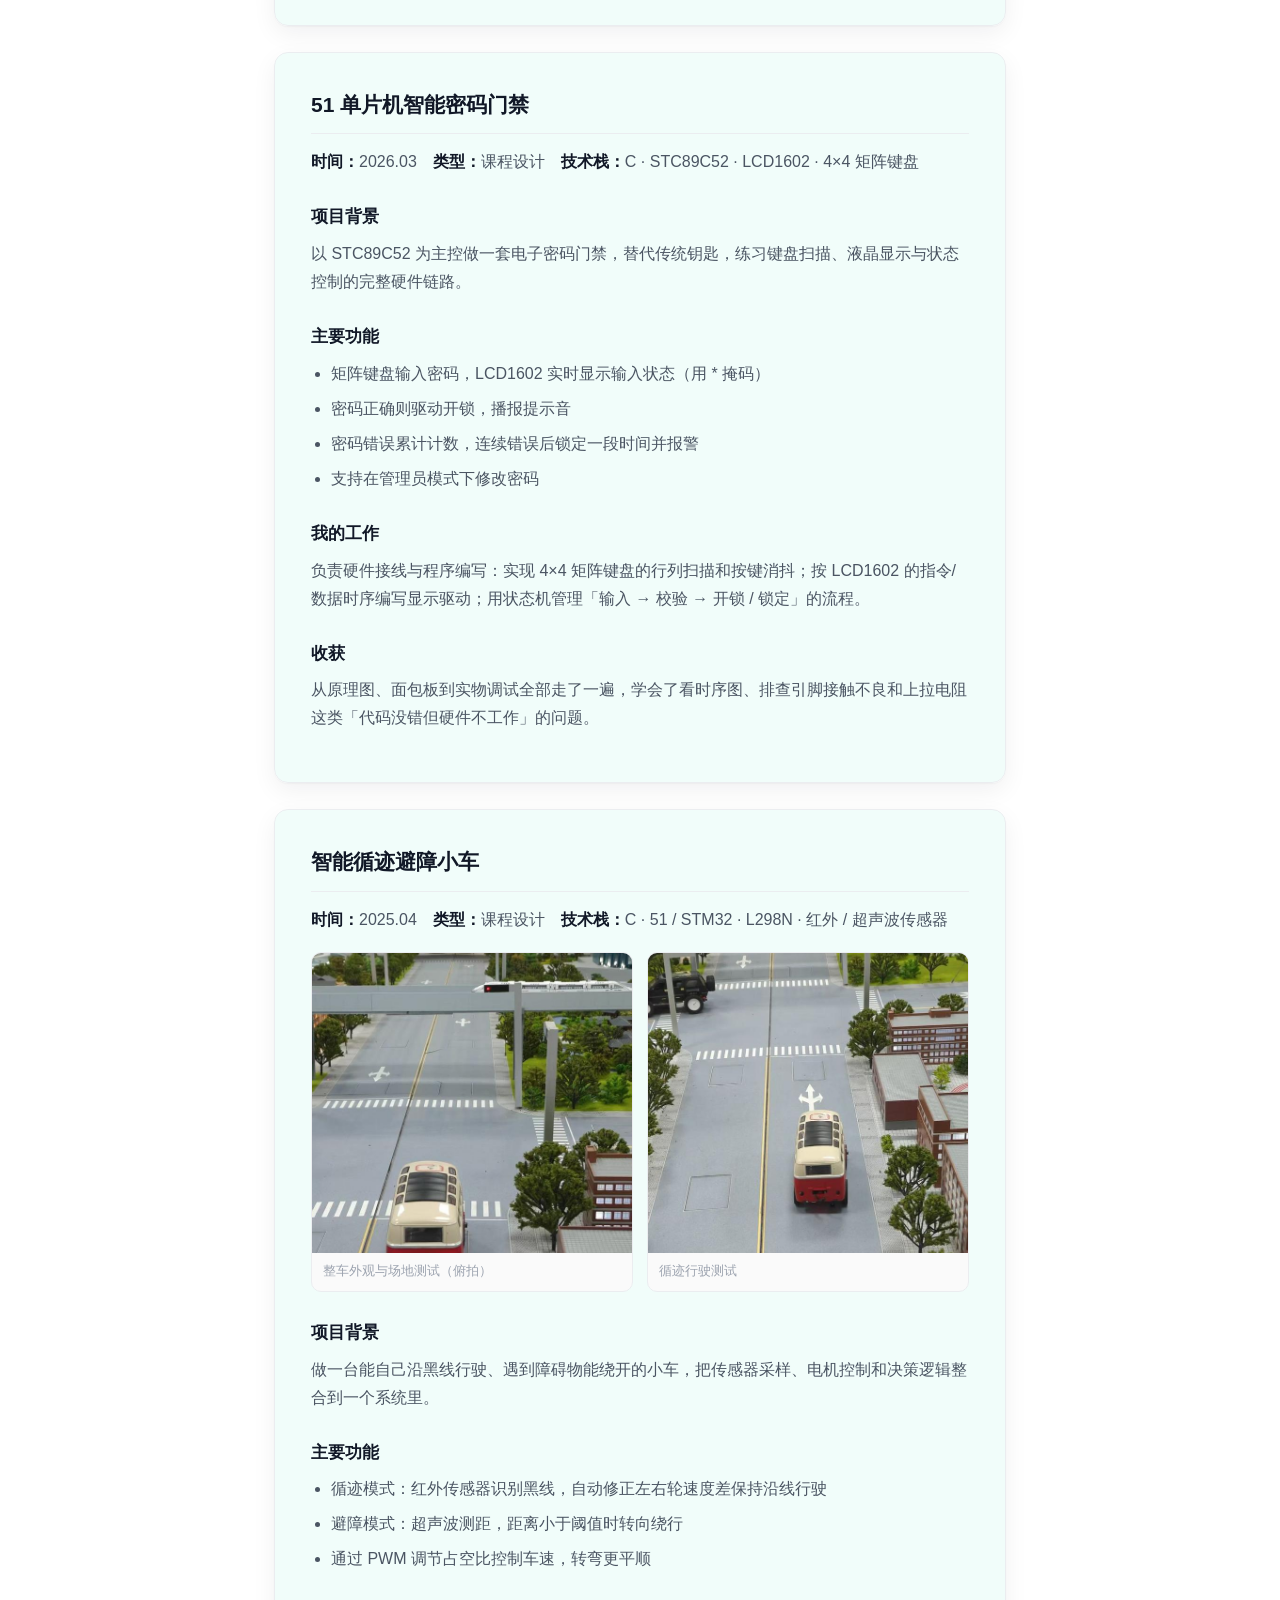
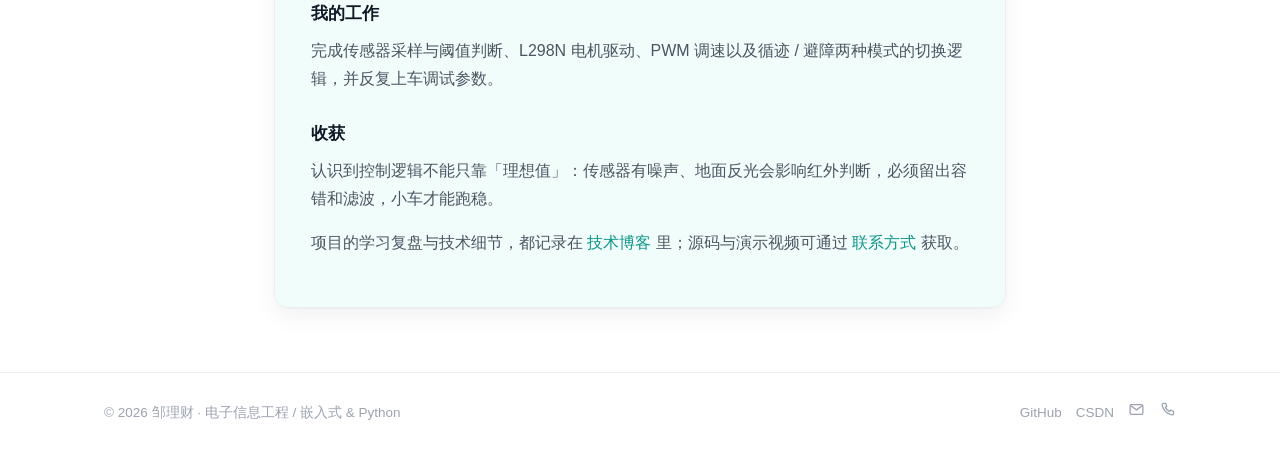
==== commit b893db91: "Add files via upload 优化卡片玻璃底色、标签配色、修复grid拉伸bug、新增头像气泡提示" ====
--- a/projects.html
+++ b/projects.html
@@ -84,8 +84,14 @@
                         <span class="status">2026.09</span>
                     </div>
                     <p>Python 命令行会员管理工具，支持增删改查与 JSON 持久化。</p>
+                    <span class="card-hint">▾ 悬停展开细节</span>
                     <div class="stack">
                         <span class="chip">Python</span><span class="chip">列表 / 字典</span><span class="chip">文件读写</span>
+                    </div>
+                    <div class="project-more">
+                        <p><b>做了什么：</b>录入 / 浏览 / 检索 / 删除四大模块，多层菜单驱动，非法输入自动拦截。</p>
+                        <p><b>用了什么：</b>列表统一管理会员、字典保存字段，JSON 文件落盘，增删改查各封装成函数。</p>
+                        <p><b>解决了什么：</b>纸质登记易丢易重，查找从翻本子变成秒级检索。</p>
                     </div>
                     <div class="project-links"><a href="#p-member">查看详情 →</a></div>
                 </article>
@@ -99,8 +105,14 @@
                         <span class="status">2026.03</span>
                     </div>
                     <p>STC89C52 + 矩阵键盘 + LCD1602，完成密码校验与开锁控制。</p>
+                    <span class="card-hint">▾ 悬停展开细节</span>
                     <div class="stack">
                         <span class="chip">C</span><span class="chip">STC89C52</span><span class="chip">LCD1602</span><span class="chip">矩阵按键</span>
+                    </div>
+                    <div class="project-more">
+                        <p><b>做了什么：</b>4×4 键盘行列扫描与消抖、6 位密码校验、开锁控制、错误计数与锁定报警。</p>
+                        <p><b>用了什么：</b>STC89C52 主控、LCD1602 指令 / 数据时序驱动、状态机管理「输入 → 校验 → 开锁 / 锁定」。</p>
+                        <p><b>解决了什么：</b>钥匙易丢易配，改成密码门禁：连错 3 次自动锁定，安全边界清楚。</p>
                     </div>
                     <div class="project-links"><a href="#p-door">查看详情 →</a></div>
                 </article>
@@ -114,8 +126,14 @@
                         <span class="status">2025.04</span>
                     </div>
                     <p>红外循迹 + 超声波避障双模式小车，L298N 驱动电机。</p>
+                    <span class="card-hint">▾ 悬停展开细节</span>
                     <div class="stack">
                         <span class="chip">C</span><span class="chip">51 / STM32</span><span class="chip">L298N</span><span class="chip">传感器</span>
+                    </div>
+                    <div class="project-more">
+                        <p><b>做了什么：</b>黑线循迹、超声波避障两种模式，遇障转向绕行，PWM 调速让转弯更平顺。</p>
+                        <p><b>用了什么：</b>51 / STM32 主控、L298N 电机驱动、红外对管与超声波测距，现场反复标定阈值。</p>
+                        <p><b>解决了什么：</b>传感器噪声和地面反光会让小车跑偏，用滤波与容错阈值把它跑稳。</p>
                     </div>
                     <div class="project-links"><a href="#p-car">查看详情 →</a></div>
                 </article>
--- a/css/style.css
+++ b/css/style.css
@@ -251,6 +251,8 @@
     display: grid;
     grid-template-columns: repeat(auto-fit, minmax(min(320px, 100%), 1fr));
     gap: 20px;
+    /* 卡片各自按内容高度排列：悬停展开某一张时，不会把同一行其他卡片一起拉高 */
+    align-items: start;
 }
 .project-card {
     display: flex;
@@ -280,9 +282,9 @@
     padding: 1px 9px;
     font-size: 12px;
     line-height: 1.7;
-    color: var(--text-2);
-    background: var(--bg-soft);
-    border: 1px solid var(--line);
+    color: var(--accent-dark);
+    background: var(--accent-soft);
+    border: 1px solid rgba(13, 148, 136, .22);
     border-radius: 6px;
     white-space: nowrap;
 }
@@ -290,7 +292,7 @@
 .project-links a { color: var(--accent); font-weight: 500; }
 .project-links a:hover { text-decoration: underline; }
 
-/* 分类筛选按钮 */
+/* 分类筛选按钮：选中时有轻微弹一下的过渡，点起来更有反馈 */
 .filters { display: flex; flex-wrap: wrap; gap: 8px; margin-bottom: 26px; }
 .filter-btn {
     padding: 6px 14px;
@@ -298,10 +300,23 @@
     color: var(--text-2);
     border: 1px solid var(--line);
     border-radius: 999px;
-    transition: all .15s;
+    transition: background .22s ease, color .22s ease, border-color .22s ease,
+                transform .18s ease, box-shadow .22s ease;
 }
 .filter-btn:hover { border-color: var(--accent); color: var(--accent); }
-.filter-btn.active { background: var(--accent); border-color: var(--accent); color: #fff; }
+.filter-btn:active { transform: scale(.95); }
+.filter-btn.active {
+    background: var(--accent);
+    border-color: var(--accent);
+    color: #fff;
+    box-shadow: 0 4px 12px rgba(13, 148, 136, .26);
+    animation: chipPop .3s cubic-bezier(.34, 1.56, .64, 1);
+}
+@keyframes chipPop {
+    0% { transform: scale(.92); }
+    60% { transform: scale(1.05); }
+    100% { transform: scale(1); }
+}
 
 /* ---------- 时间轴（博客文章的左侧时间条） ---------- */
 .timeline { position: relative; padding-left: 38px; margin-top: 8px; }
@@ -447,7 +462,7 @@
     grid-template-columns: 170px 1fr;
     gap: 16px;
     padding: 14px 18px;
-    background: var(--bg-soft);
+    /* 底色与模糊统一走下方「玻璃拟态」分组，和文章卡片同色 */
     border: 1px solid var(--line);
     border-radius: 10px;
     font-size: 14.5px;
@@ -584,10 +599,12 @@
 
 /* 首屏头像：圆形照片，点一下转一圈（彩蛋） */
 .hero-avatar {
+    position: relative;   /* 气泡以头像为定位基准 */
     width: 92px; height: 92px;
     margin: 0 auto 18px;
     border-radius: 50%;
-    overflow: hidden;
+    /* 头像圆形裁剪交给里面的 img 自己做，这里放开 overflow，气泡才不会被裁掉 */
+    overflow: visible;
     cursor: pointer;
     box-shadow: 0 0 0 5px var(--accent-soft), var(--shadow);
     animation: avatarFloat 7s ease-in-out infinite;
@@ -604,6 +621,57 @@
 @keyframes avatarFloat {
     0%, 100% { transform: translateY(0); }
     50%      { transform: translateY(-5px); }
+}
+
+/* 点头像两下：从头像右侧弹出聊天气泡（3 秒后自动消失） */
+.avatar-bubble {
+    position: absolute;
+    left: calc(100% + 14px);
+    top: 0;
+    width: max-content;
+    max-width: 210px;
+    padding: 9px 13px;
+    font-size: 13px;
+    line-height: 1.55;
+    color: var(--accent-dark);
+    background: var(--accent-soft);
+    border: 1px solid rgba(13, 148, 136, .22);
+    border-radius: 12px;
+    box-shadow: var(--shadow);
+    white-space: nowrap;
+    opacity: 0;
+    transform: scale(.6) translateY(6px);
+    transform-origin: left center;
+    pointer-events: none;
+    transition: opacity .22s ease, transform .25s cubic-bezier(.34, 1.56, .64, 1);
+    z-index: 6;
+}
+.avatar-bubble.show { opacity: 1; transform: scale(1) translateY(0); }
+/* 左侧小三角，指向头像 */
+.avatar-bubble::before {
+    content: "";
+    position: absolute;
+    left: -6px; top: 16px;
+    border: 6px solid transparent;
+    border-right-color: var(--accent-soft);
+}
+/* 窄屏：气泡改到头像正下方，小三角朝上 */
+@media (max-width: 720px) {
+    .avatar-bubble {
+        left: 50%;
+        top: calc(100% + 12px);
+        white-space: normal;
+        text-align: center;
+        transform: translateX(-50%) scale(.6) translateY(-4px);
+        transform-origin: center top;
+    }
+    .avatar-bubble.show { transform: translateX(-50%) scale(1) translateY(0); }
+    .avatar-bubble::before {
+        left: 50%; top: -6px;
+        margin-left: -6px;
+        border-right-color: transparent;
+        border-bottom-color: var(--accent-soft);
+    }
 }
 
 /* 项目卡片顶部的实拍图 */
@@ -662,8 +730,8 @@
 }
 
 /* ============================================================
-   玻璃拟态：卡片半透明 + 背景模糊，让卡片和粒子背景融在一起
-   透明度不低于 .78，保证正文压在高光上依然看得清
+   玻璃拟态：卡片淡青绿半透明 + 背景模糊，让卡片和粒子背景融在一起
+   底色跟随主色系，悬停时不会跳成一块死白
    ============================================================ */
 .project-card,
 .post-row,
@@ -672,8 +740,10 @@
 .contact-card,
 .hero-meta span,
 .search-panel,
-.comments {
-    background: rgba(255, 255, 255, .80);
+.comments,
+.skill-item,
+.chain-step {
+    background: rgba(236, 253, 249, .72);
     -webkit-backdrop-filter: blur(14px) saturate(140%);
     backdrop-filter: blur(14px) saturate(140%);
 }
@@ -684,13 +754,15 @@
 html[data-theme="dark"] .contact-card,
 html[data-theme="dark"] .hero-meta span,
 html[data-theme="dark"] .search-panel,
-html[data-theme="dark"] .comments {
+html[data-theme="dark"] .comments,
+html[data-theme="dark"] .skill-item,
+html[data-theme="dark"] .chain-step {
     background: rgba(21, 24, 29, .80);
 }
 /* 不支持背景模糊的浏览器自动退回不透明卡片 */
 @supports not ((backdrop-filter: blur(1px)) or (-webkit-backdrop-filter: blur(1px))) {
     .project-card, .post-row, .tl-card, .prose, .contact-card,
-    .hero-meta span, .search-panel, .comments { background: var(--card); }
+    .hero-meta span, .search-panel, .comments, .skill-item, .chain-step { background: var(--card); }
 }
 
 /* ---------- 顶部滚动进度条 ---------- */
@@ -820,4 +892,112 @@
 }
 @media (max-width: 600px) {
     .post-date { padding-top: 0; }
+}
+
+/* ============================================================
+   新增（借鉴无人机站的 6 项优化）：
+   成长链路 / 项目卡悬停展开 / 滚动入场 reveal
+   说明：数字计数与顶部进度条此前已实现，无需改动
+   ============================================================ */
+
+/* ---------- 成长链路：STEP 01 → 04（体系化叙事） ---------- */
+.growth-chain { display: flex; align-items: stretch; gap: 8px; }
+.chain-step {
+    flex: 1;
+    display: flex;
+    flex-direction: column;
+    gap: 6px;
+    padding: 16px 16px 14px;
+    /* 底色与模糊统一走上方「玻璃拟态」分组，和文章卡片同色 */
+    border: 1px solid var(--line);
+    border-radius: 12px;
+    transition: border-color .15s, box-shadow .2s, transform .15s;
+}
+.chain-step:hover {
+    border-color: rgba(13,148,136,.45);
+    box-shadow: var(--shadow);
+    transform: translateY(-3px);
+}
+.chain-no {
+    font-size: 11px;
+    font-weight: 700;
+    letter-spacing: 1.5px;
+    color: var(--accent);
+    font-variant-numeric: tabular-nums;
+}
+.chain-head { display: flex; align-items: center; justify-content: space-between; gap: 8px; }
+.chain-head b { font-size: 15.5px; font-weight: 700; }
+.chain-tag {
+    padding: 1px 8px;
+    font-size: 11px;
+    border-radius: 999px;
+    background: var(--accent-soft);
+    color: var(--accent-dark);
+    border: 1px solid rgba(13,148,136,.22);
+    white-space: nowrap;
+}
+.chain-learn { font-size: 13px; color: var(--text-2); line-height: 1.7; flex: 1; }
+.chain-next { font-size: 12px; color: var(--accent); font-weight: 500; }
+.chain-arrow {
+    align-self: center;
+    color: var(--accent);
+    font-size: 18px;
+    font-weight: 700;
+    flex-shrink: 0;
+}
+@media (max-width: 860px) {
+    .growth-chain { flex-direction: column; gap: 6px; }
+    .chain-arrow { transform: rotate(90deg); text-align: center; padding: 2px 0; }
+}
+
+/* ---------- 项目卡片：悬停展开细节 ---------- */
+.card-hint {
+    display: block;
+    margin: -4px 0 10px;
+    font-size: 12px;
+    color: var(--muted);
+    transition: opacity .2s;
+}
+.project-card:hover .card-hint { opacity: 0; }
+.project-more {
+    max-height: 0;
+    opacity: 0;
+    overflow: hidden;
+    margin-bottom: 0;
+    padding: 0 12px;
+    border-left: 3px solid var(--accent);
+    border-radius: 6px;
+    background: rgba(13, 148, 136, .07);
+    transition: max-height .32s ease, opacity .25s ease, padding .3s ease, margin .3s ease;
+}
+html[data-theme="dark"] .project-more { background: rgba(45, 212, 191, .08); }
+.project-more p { font-size: 12.8px; line-height: 1.7; margin: 0; }
+.project-more p + p { margin-top: 5px; }
+.project-more b { color: var(--accent-dark); }
+.project-card:hover .project-more,
+.project-card:focus-within .project-more {
+    max-height: 240px;
+    opacity: 1;
+    padding: 9px 12px;
+    margin-bottom: 14px;
+}
+
+/* ---------- 滚动入场：淡入 + 上浮（JS 先给 html 加 .js 标记才生效，JS 失效时内容照常显示） ---------- */
+html.js .reveal { opacity: 0; }
+html.js .reveal.visible {
+    opacity: 1;
+    animation: riseIn .55s cubic-bezier(.22, .61, .36, 1) both;
+}
+@keyframes riseIn {
+    from { opacity: 0; translate: 0 22px; }
+    to   { opacity: 1; translate: 0 0; }
+}
+/* 成长链路四步错峰入场 */
+html.js .growth-chain .chain-step:nth-child(3).visible { animation-delay: .08s; }
+html.js .growth-chain .chain-step:nth-child(5).visible { animation-delay: .16s; }
+html.js .growth-chain .chain-step:nth-child(7).visible { animation-delay: .24s; }
+/* 系统“减少动效”时直接显示，不做动画 */
+@media (prefers-reduced-motion: reduce) {
+    html.js .reveal { opacity: 1 !important; translate: none; }
+    html.js .reveal.visible { animation: none; }
 }
